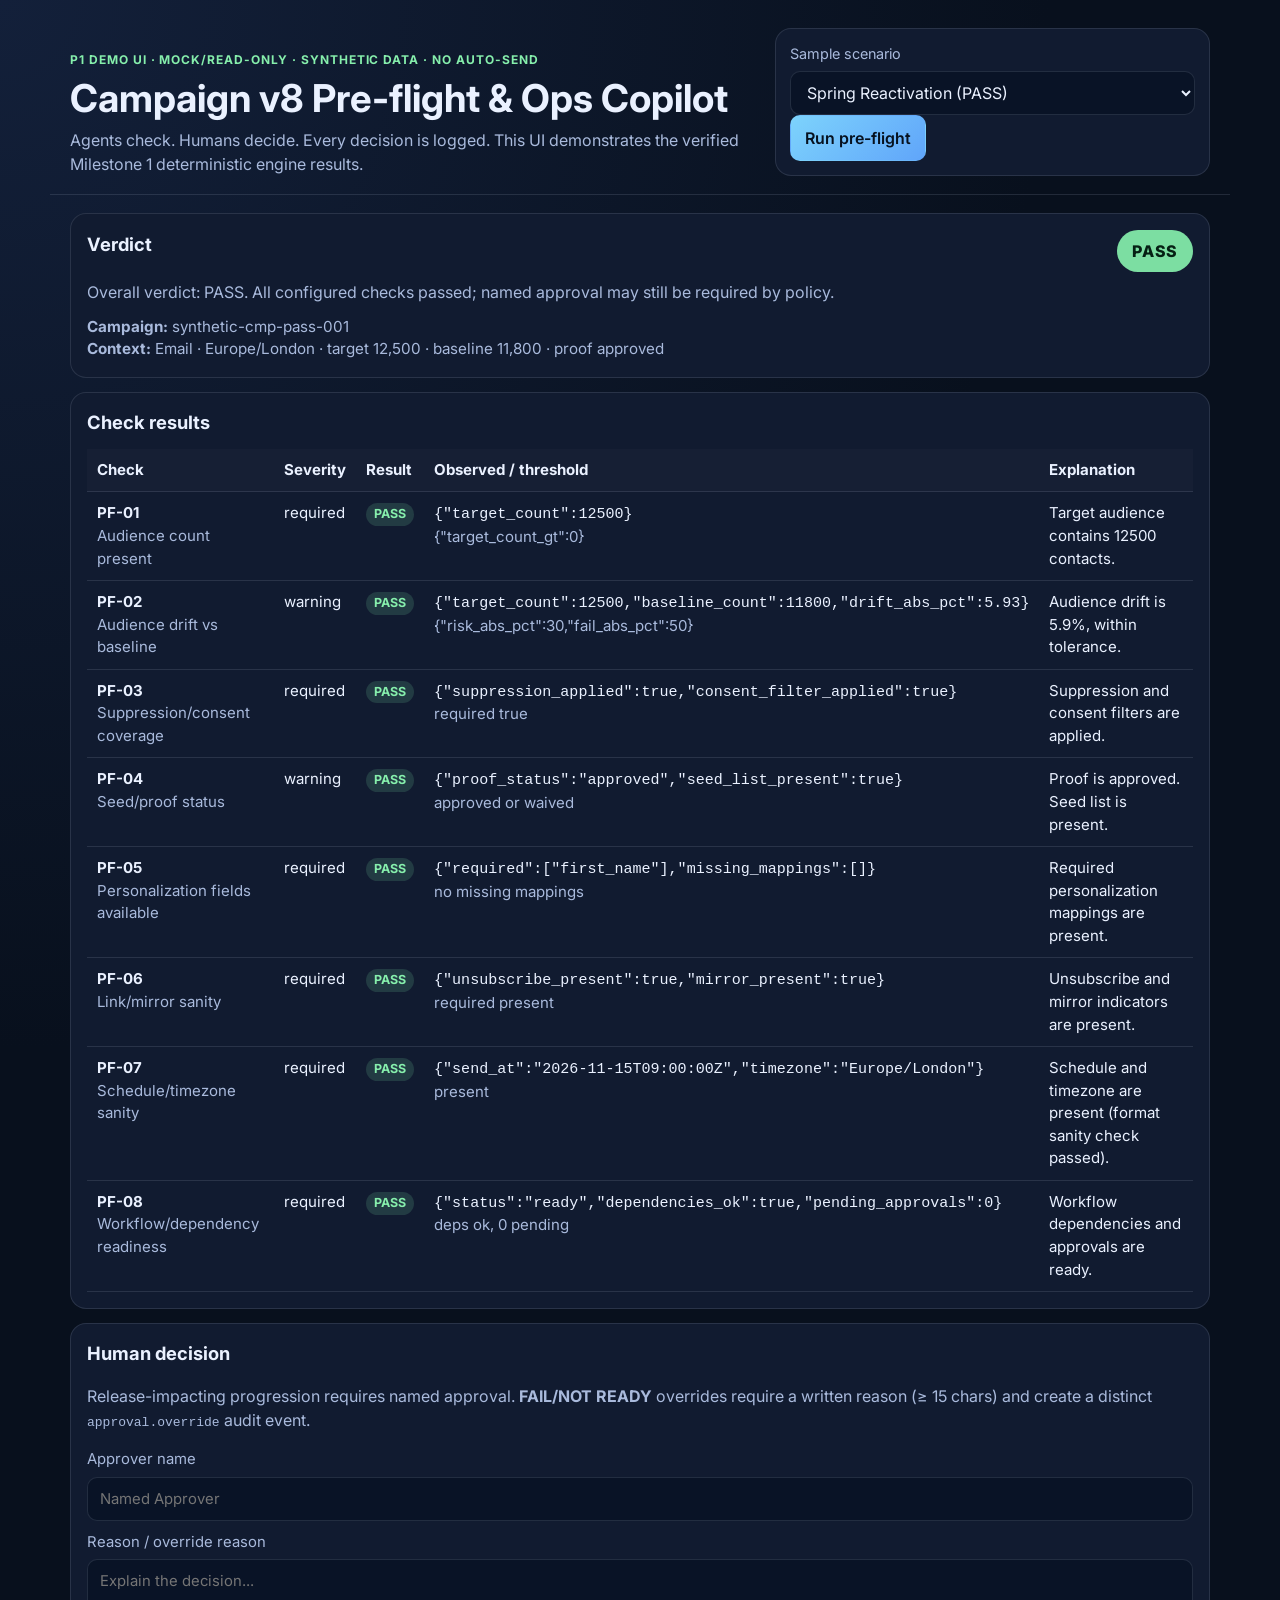
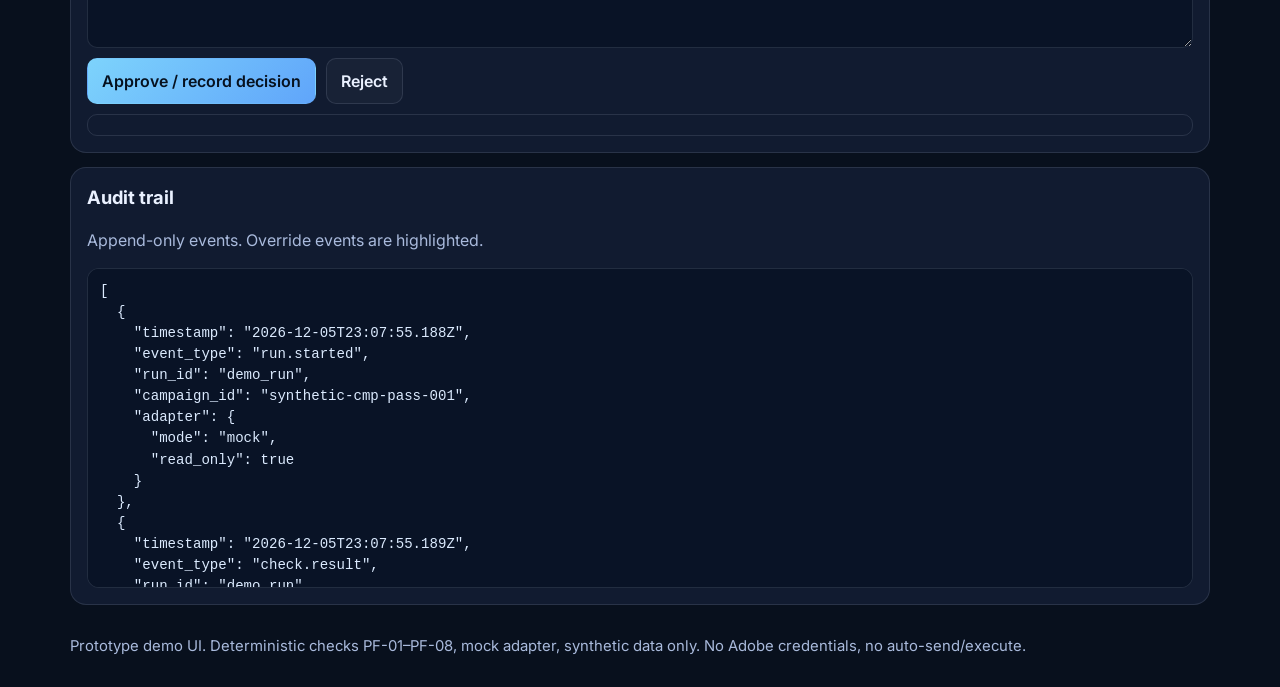
==== app/demo.html @ fce44d2b "Milestone 1: read-only pre-flight engine for Campaign v8 deliveries Eight deterministic checks (PF-0" ====
<!doctype html>
<html lang="en">
<head>
  <meta charset="utf-8" />
  <meta name="viewport" content="width=device-width, initial-scale=1" />
  <title>P1 — Campaign v8 Pre-flight & Ops Copilot (Demo)</title>
  <link href="https://fonts.googleapis.com/css2?family=Inter:wght@400;500;600;700;800&display=swap" rel="stylesheet">
  <link rel="stylesheet" href="./demo.css" />
</head>
<body>
  <header class="top wrap">
    <div>
      <p class="eyebrow">P1 demo UI · Mock/read-only · Synthetic data · No auto-send</p>
      <h1>Campaign v8 Pre-flight &amp; Ops Copilot</h1>
      <p class="sub">Agents check. Humans decide. Every decision is logged. This UI demonstrates the verified Milestone 1 deterministic engine results.</p>
    </div>
    <div class="scenario">
      <label for="scenarioSelect">Sample scenario</label>
      <select id="scenarioSelect"></select>
      <button id="runBtn" class="btn primary">Run pre-flight</button>
    </div>
  </header>

  <main class="wrap grid">
    <section class="panel verdict-panel">
      <div class="verdict-head">
        <h2>Verdict</h2>
        <div id="verdictBadge" class="badge">—</div>
      </div>
      <p id="summary" class="summary">Choose a scenario and run pre-flight.</p>
      <div id="campaignMeta" class="meta"></div>
    </section>

    <section class="panel">
      <h2>Check results</h2>
      <div class="table-wrap">
        <table>
          <thead><tr><th>Check</th><th>Severity</th><th>Result</th><th>Observed / threshold</th><th>Explanation</th></tr></thead>
          <tbody id="checksBody"><tr><td colspan="5" class="muted">No run yet.</td></tr></tbody>
        </table>
      </div>
    </section>

    <section class="panel">
      <h2>Human decision</h2>
      <p class="muted">Release-impacting progression requires named approval. <strong>FAIL/NOT READY</strong> overrides require a written reason (≥ 15 chars) and create a distinct <code>approval.override</code> audit event.</p>
      <form id="approvalForm" class="form">
        <label>Approver name<input id="approver" type="text" placeholder="Named Approver" /></label>
        <label>Reason / override reason<textarea id="reason" rows="3" placeholder="Explain the decision..."></textarea></label>
        <div class="actions">
          <button type="submit" class="btn primary">Approve / record decision</button>
          <button type="button" id="rejectBtn" class="btn">Reject</button>
        </div>
      </form>
      <div id="approvalMsg" class="msg" aria-live="polite"></div>
    </section>

    <section class="panel">
      <h2>Audit trail</h2>
      <p class="muted">Append-only events. Override events are highlighted.</p>
      <pre id="auditLog" class="audit">No events yet.</pre>
    </section>
  </main>

  <footer class="wrap footer">Prototype demo UI. Deterministic checks PF-01–PF-08, mock adapter, synthetic data only. No Adobe credentials, no auto-send/execute.</footer>
  <script src="./demo.js"></script>
</body>
</html>
---- app/demo.css ----
:root{--bg:#08101d;--panel:#111b30;--text:#eaf1ff;--muted:#a9badc;--line:rgba(148,163,184,.18);--accent:#7dd3fc;--ok:#86efac;--warn:#fbbf24;--bad:#fda4af;--max:1180px}
*{box-sizing:border-box} body{margin:0;font-family:Inter,system-ui,sans-serif;background:radial-gradient(circle at top left,#13203a,#08101d 40%);color:var(--text);line-height:1.5}
.wrap{max-width:var(--max);margin:0 auto;padding:0 20px}
.top{display:flex;justify-content:space-between;gap:18px;align-items:end;padding:28px 20px 18px;border-bottom:1px solid var(--line)}
.eyebrow{color:var(--ok);text-transform:uppercase;letter-spacing:.08em;font-size:.75rem;font-weight:700;margin:0 0 8px}
h1{margin:0 0 8px;font-size:clamp(1.6rem,3vw,2.4rem);line-height:1.1} h2{margin:0 0 12px;font-size:1.15rem} .sub{margin:0;color:var(--muted);max-width:70ch}
.scenario{min-width:280px;background:var(--panel);border:1px solid var(--line);border-radius:16px;padding:14px}
.scenario label{display:block;color:var(--muted);font-size:.9rem;margin-bottom:6px}
select,input,textarea{width:100%;background:#091326;color:var(--text);border:1px solid var(--line);border-radius:10px;padding:10px 12px;font:inherit}
.grid{display:grid;grid-template-columns:1fr;gap:14px;padding:18px 20px 30px}
.panel{background:var(--panel);border:1px solid var(--line);border-radius:16px;padding:16px}
.verdict-head{display:flex;justify-content:space-between;align-items:center;gap:12px}
.badge{padding:8px 14px;border-radius:999px;font-weight:800;letter-spacing:.04em;border:1px solid var(--line);background:rgba(255,255,255,.04)}
.badge.PASS{color:#062014;background:rgba(134,239,172,.92);border-color:transparent}
.badge.RISK{color:#2a1d00;background:rgba(251,191,36,.92);border-color:transparent}
.badge.FAIL,.badge.NOT_READY{color:#35070f;background:rgba(253,164,175,.92);border-color:transparent}
.summary{color:var(--muted);margin:8px 0 0}.meta{margin-top:12px;color:var(--muted);font-size:.95rem}
.table-wrap{overflow:auto} table{width:100%;border-collapse:collapse;font-size:.94rem}
th,td{padding:10px;border-bottom:1px solid var(--line);vertical-align:top;text-align:left} th{color:var(--text);background:rgba(255,255,255,.02)}
.pill{display:inline-block;padding:2px 8px;border-radius:999px;font-weight:700;font-size:.78rem;text-transform:uppercase}
.pass{background:rgba(134,239,172,.15);color:var(--ok)} .risk{background:rgba(251,191,36,.15);color:var(--warn)} .fail,.not_ready{background:rgba(253,164,175,.15);color:var(--bad)}
.muted{color:var(--muted)} .form{display:grid;gap:10px;margin-top:10px} .form label{display:grid;gap:6px;color:var(--muted);font-size:.93rem}
.actions{display:flex;gap:10px;flex-wrap:wrap}
.btn{padding:10px 14px;border-radius:10px;border:1px solid var(--line);background:rgba(255,255,255,.03);color:var(--text);font:inherit;font-weight:600;cursor:pointer}
.btn.primary{background:linear-gradient(135deg,var(--accent),#60a5fa);color:#06111f;border-color:transparent}
.msg{margin-top:10px;padding:10px 12px;border-radius:10px;border:1px solid var(--line);min-height:20px}
.msg.error{color:var(--bad);background:rgba(253,164,175,.08)} .msg.ok{color:var(--ok);background:rgba(134,239,172,.08)}
.audit{margin:0;background:#091326;border:1px solid var(--line);border-radius:12px;padding:12px;overflow:auto;max-height:320px;color:#dbeafe;font-size:.88rem}
.footer{padding:0 20px 30px;color:var(--muted);font-size:.93rem}
@media (max-width:900px){.top{flex-direction:column;align-items:stretch}.scenario{min-width:0}}
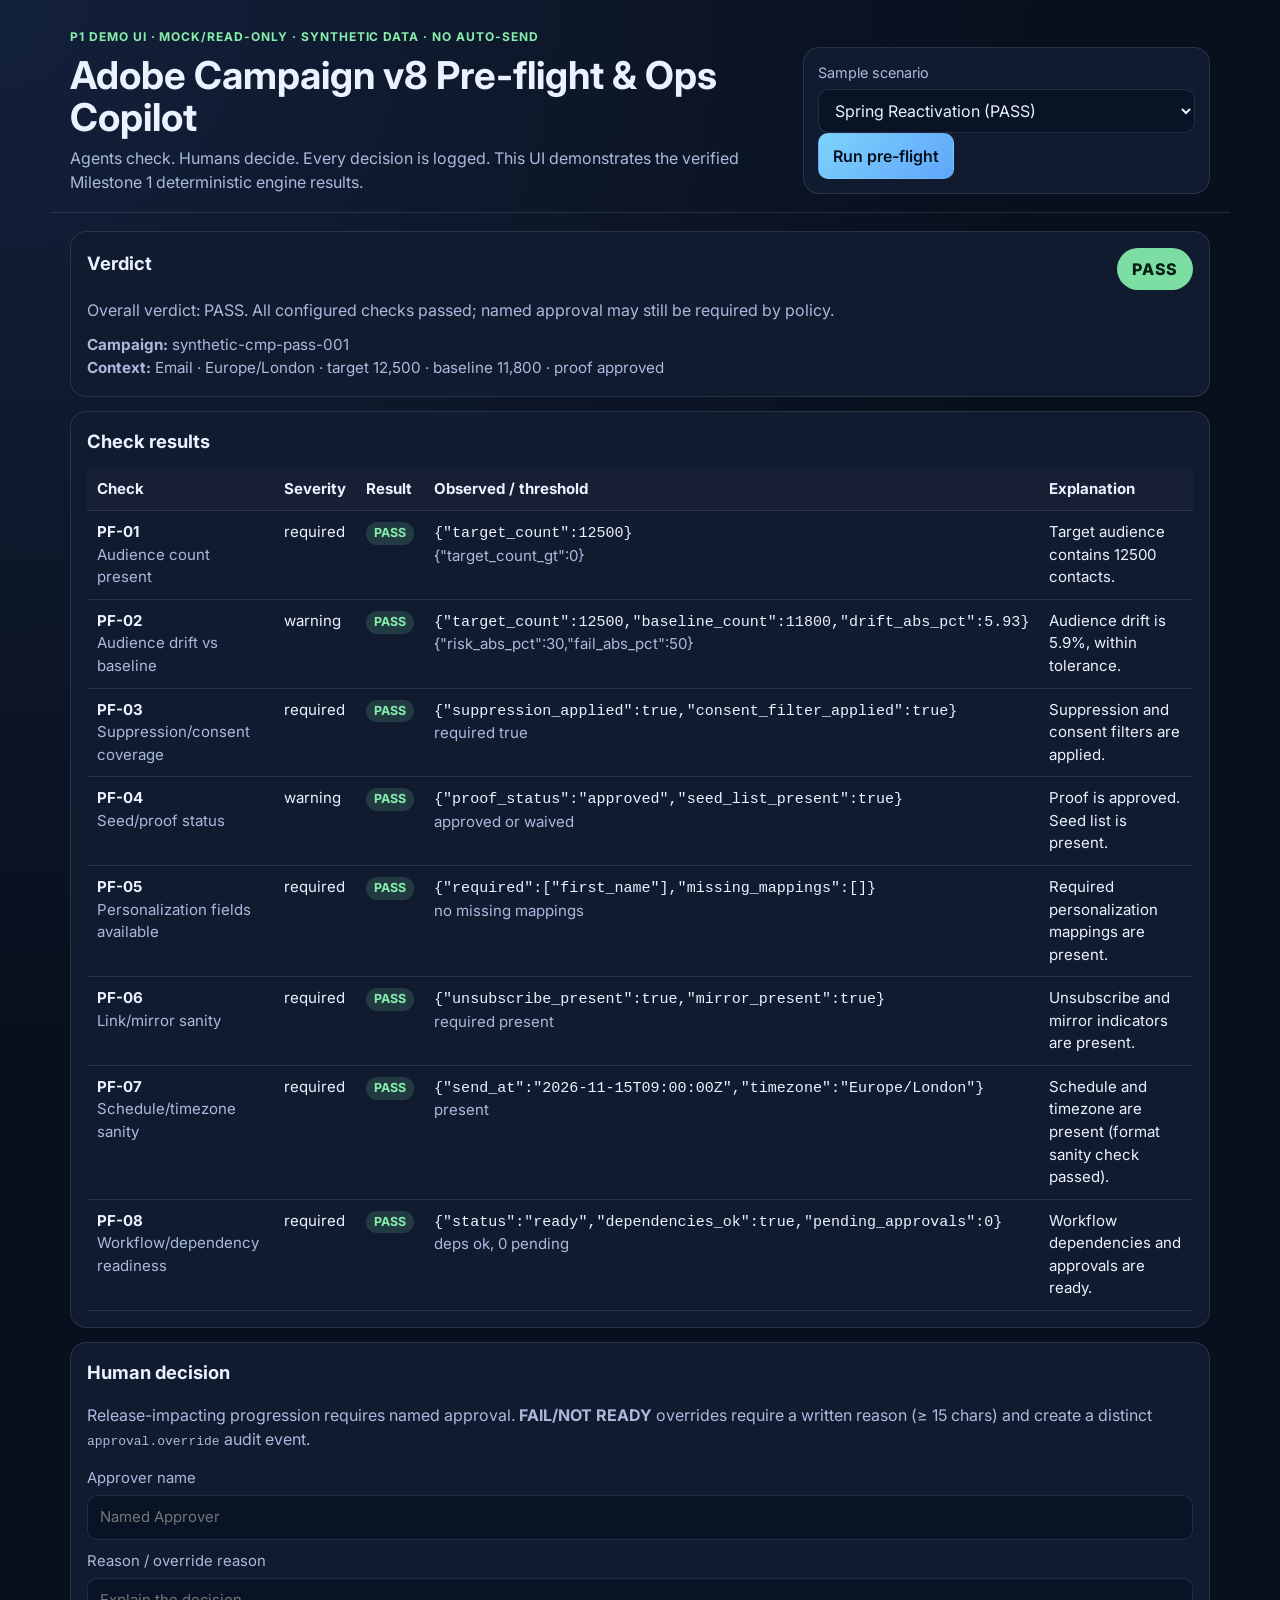
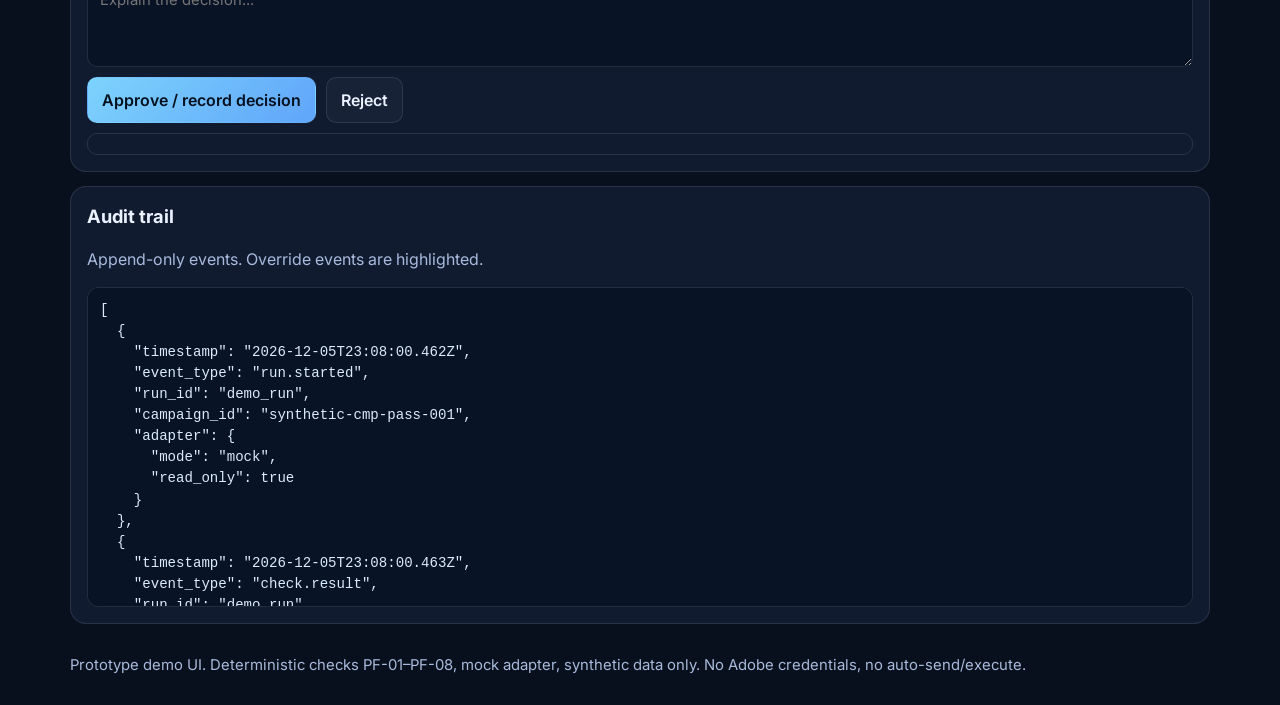
==== commit 4ee09c7d: "Name the project "Adobe Campaign v8 Pre-flight" Use the full product name in the demo title and head" ====
--- a/app/demo.html
+++ b/app/demo.html
@@ -3,7 +3,7 @@
 <head>
   <meta charset="utf-8" />
   <meta name="viewport" content="width=device-width, initial-scale=1" />
-  <title>P1 — Campaign v8 Pre-flight & Ops Copilot (Demo)</title>
+  <title>Adobe Campaign v8 Pre-flight &amp; Ops Copilot (Demo)</title>
   <link href="https://fonts.googleapis.com/css2?family=Inter:wght@400;500;600;700;800&display=swap" rel="stylesheet">
   <link rel="stylesheet" href="./demo.css" />
 </head>
@@ -11,7 +11,7 @@
   <header class="top wrap">
     <div>
       <p class="eyebrow">P1 demo UI · Mock/read-only · Synthetic data · No auto-send</p>
-      <h1>Campaign v8 Pre-flight &amp; Ops Copilot</h1>
+      <h1>Adobe Campaign v8 Pre-flight &amp; Ops Copilot</h1>
       <p class="sub">Agents check. Humans decide. Every decision is logged. This UI demonstrates the verified Milestone 1 deterministic engine results.</p>
     </div>
     <div class="scenario">
